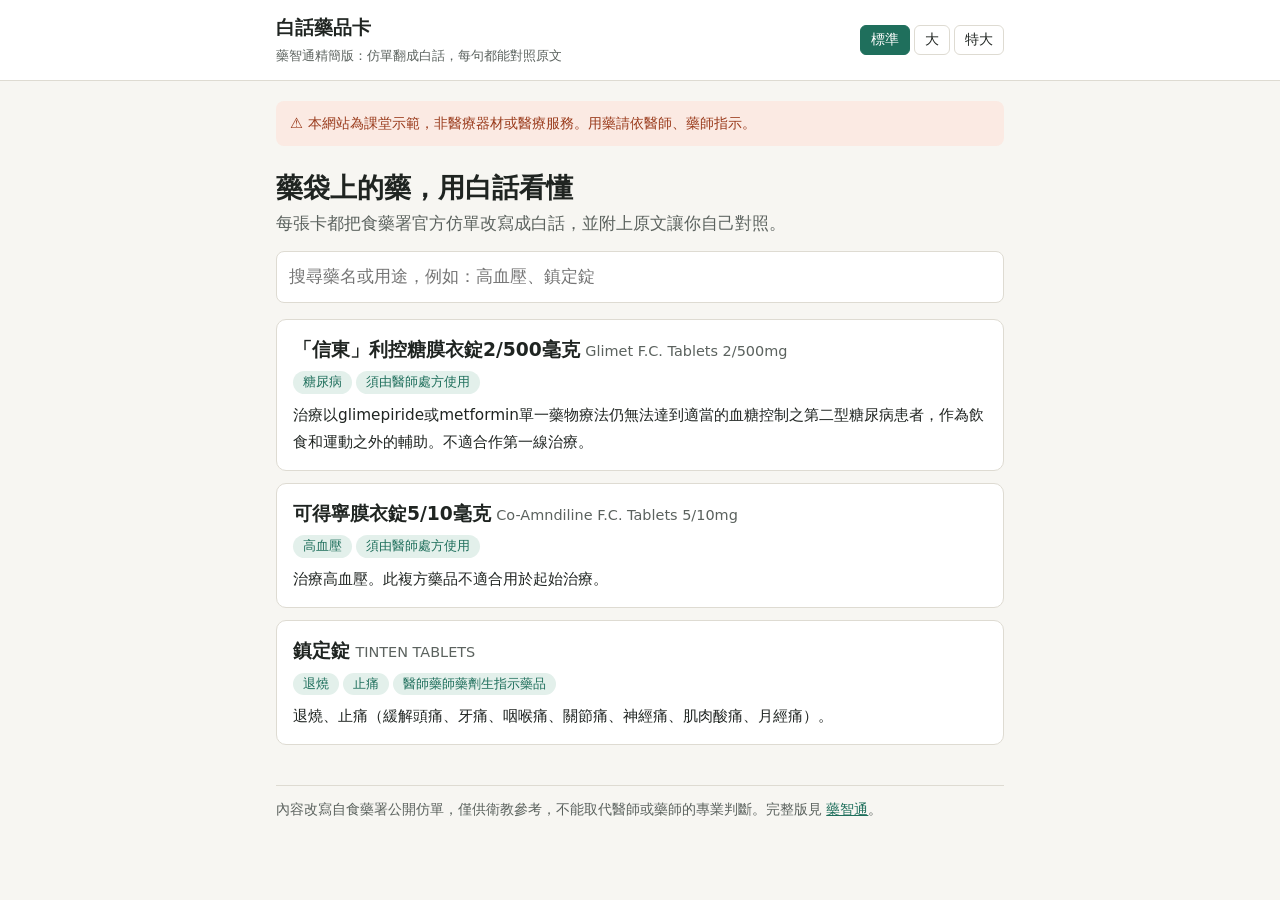
==== index.html @ 52211521 "Add plain-language drug card site with CLAUDE.md project rules Co-Authored-By: Claude Opus 5.5 (1M c" ====
<!doctype html>
<html lang="zh-Hant-TW">
<head>
<meta charset="utf-8">
<meta name="viewport" content="width=device-width, initial-scale=1">
<title>白話藥品卡</title>
<link rel="stylesheet" href="assets/style.css">
</head>
<body data-page="index">
<header class="top"><div class="wrap">
  <a class="brand" href="./">白話藥品卡<small>藥智通精簡版：仿單翻成白話，每句都能對照原文</small></a>
  <div class="sizes" aria-label="字級"><button data-size="m">標準</button><button data-size="l">大</button><button data-size="xl">特大</button></div>
</div></header>
<main class="wrap">
  <div class="notice">⚠️ 本網站為課堂示範，非醫療器材或醫療服務。用藥請依醫師、藥師指示。</div>
  <h1>藥袋上的藥，用白話看懂</h1>
  <p class="sub">每張卡都把食藥署官方仿單改寫成白話，並附上原文讓你自己對照。</p>
  <input id="q" type="search" placeholder="搜尋藥名或用途，例如：高血壓、鎮定錠" aria-label="搜尋藥品">
  <ul id="cards" class="cards"></ul>
  <footer>內容改寫自食藥署公開仿單，僅供衛教參考，不能取代醫師或藥師的專業判斷。完整版見 <a href="https://sean-fang178.github.io/yaozhitong/">藥智通</a>。</footer>
</main>
<script src="assets/app.js"></script>
</body>
</html>
---- assets/style.css ----
:root{
  --bg:#f7f6f2; --surface:#ffffff; --ink:#1f2421; --muted:#5b625e; --line:#dedbd2;
  --accent:#1f6f5c; --accent-soft:#e3f0eb; --warn:#9a3b1c; --warn-soft:#fbeae3; --mark:#fff1a8;
  --fs:17px;
}
@media (prefers-color-scheme:dark){:root:not([data-theme="light"]){
  --bg:#151816; --surface:#1e2220; --ink:#e8ebe9; --muted:#a3aba6; --line:#343a37;
  --accent:#6cc4a8; --accent-soft:#1f3530; --warn:#f0a080; --warn-soft:#3a2620; --mark:#5a4d10;
}}
:root[data-size="l"]{--fs:20px}
:root[data-size="xl"]{--fs:23px}
*{box-sizing:border-box}
body{margin:0;background:var(--bg);color:var(--ink);font:var(--fs)/1.75 "Noto Sans TC",system-ui,sans-serif}
a{color:var(--accent)}
.wrap{max-width:760px;margin:0 auto;padding:0 16px}
header.top{border-bottom:1px solid var(--line);background:var(--surface)}
header.top .wrap{display:flex;align-items:center;justify-content:space-between;gap:12px;padding-top:12px;padding-bottom:12px;flex-wrap:wrap}
.brand{font-weight:700;font-size:1.1em;text-decoration:none;color:var(--ink)}
.brand small{display:block;font-weight:400;font-size:.7em;color:var(--muted)}
.sizes{display:flex;gap:4px}
.sizes button{border:1px solid var(--line);background:var(--surface);color:var(--ink);border-radius:6px;padding:2px 10px;font:inherit;font-size:.8em;cursor:pointer}
.sizes button[aria-pressed="true"]{background:var(--accent);color:var(--surface);border-color:var(--accent)}
.notice{background:var(--warn-soft);color:var(--warn);border-radius:8px;padding:10px 14px;margin:20px 0;font-size:.85em}
h1{font-size:1.6em;line-height:1.3;margin:24px 0 4px}
h2{font-size:1.2em;margin:32px 0 8px;padding-bottom:4px;border-bottom:2px solid var(--accent-soft)}
.sub{color:var(--muted);margin:0 0 12px}
input[type=search]{width:100%;font:inherit;padding:10px 12px;border:1px solid var(--line);border-radius:8px;background:var(--surface);color:var(--ink)}
.cards{list-style:none;padding:0;margin:16px 0;display:grid;gap:12px}
.card{display:block;background:var(--surface);border:1px solid var(--line);border-radius:10px;padding:14px 16px;text-decoration:none;color:var(--ink)}
.card:hover{border-color:var(--accent)}
.card b{font-size:1.1em}
.card .en{color:var(--muted);font-size:.85em}
.card p{margin:6px 0 0;font-size:.9em}
.tag{display:inline-block;background:var(--accent-soft);color:var(--accent);border-radius:99px;padding:0 10px;font-size:.75em;margin-right:4px}
.meta{display:grid;grid-template-columns:auto 1fr;gap:2px 14px;font-size:.85em;color:var(--muted);margin:12px 0}
.meta dt{font-weight:700}
.meta dd{margin:0;overflow-wrap:anywhere}
.section p{margin:0 0 10px}
mark{background:var(--mark);color:inherit;padding:0 2px}
.items{padding-left:1.2em;margin:0}
.items li{margin-bottom:10px}
details.src{margin:4px 0 12px;font-size:.85em}
details.src summary{cursor:pointer;color:var(--accent)}
details.src pre{white-space:pre-wrap;font:inherit;background:var(--accent-soft);border-radius:8px;padding:10px 12px;margin:6px 0;overflow-wrap:anywhere}
details.src .cid{color:var(--muted);font-size:.85em}
.empty{color:var(--muted);font-style:italic}
footer{color:var(--muted);font-size:.8em;margin:40px 0 24px;border-top:1px solid var(--line);padding-top:12px}
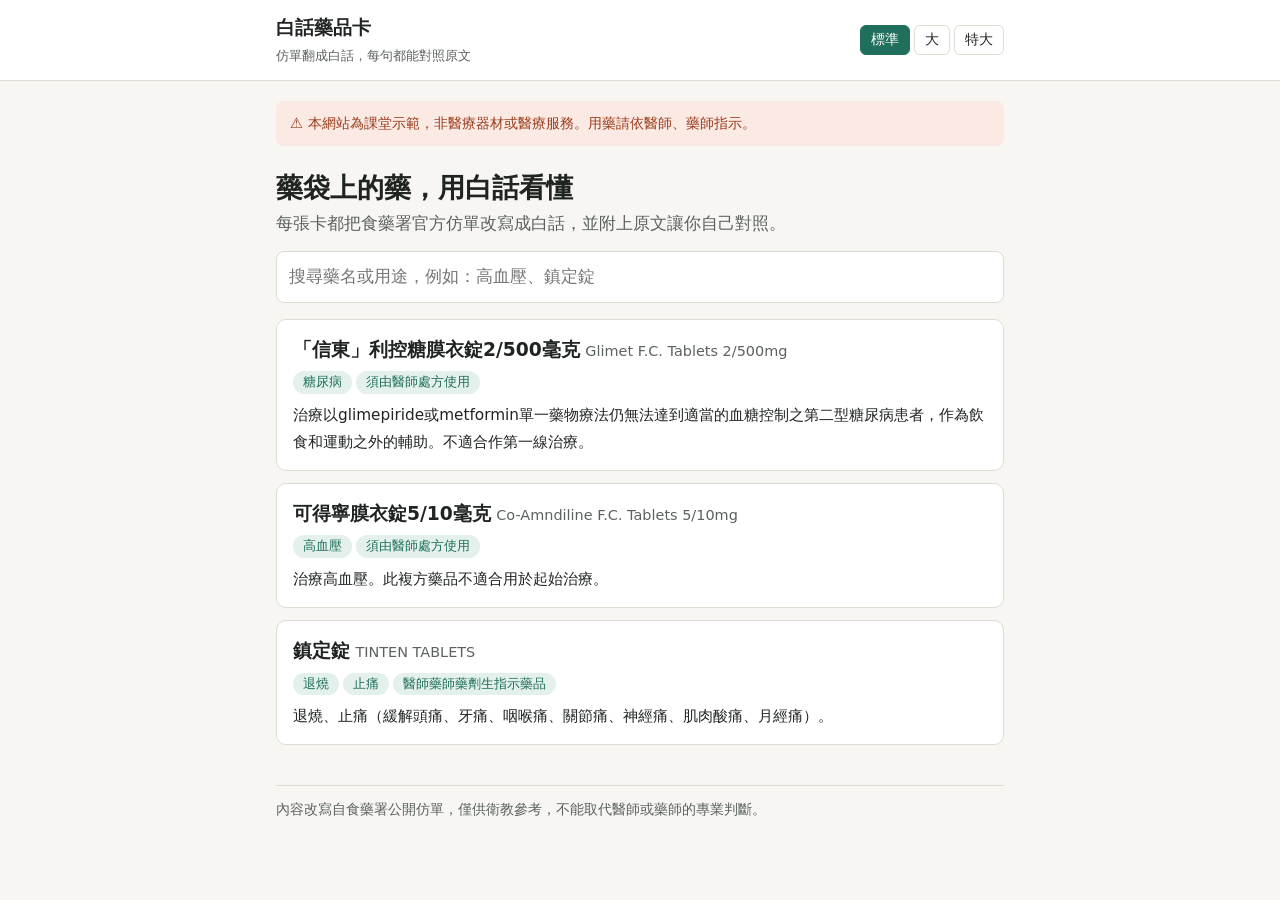
==== commit 8fa6a9be: "Drop references to the earlier project Co-Authored-By: Claude Opus 5.5 (1M context) <noreply@anthrop" ====
--- a/index.html
+++ b/index.html
@@ -8,7 +8,7 @@
 </head>
 <body data-page="index">
 <header class="top"><div class="wrap">
-  <a class="brand" href="./">白話藥品卡<small>藥智通精簡版：仿單翻成白話，每句都能對照原文</small></a>
+  <a class="brand" href="./">白話藥品卡<small>仿單翻成白話，每句都能對照原文</small></a>
   <div class="sizes" aria-label="字級"><button data-size="m">標準</button><button data-size="l">大</button><button data-size="xl">特大</button></div>
 </div></header>
 <main class="wrap">
@@ -17,7 +17,7 @@
   <p class="sub">每張卡都把食藥署官方仿單改寫成白話，並附上原文讓你自己對照。</p>
   <input id="q" type="search" placeholder="搜尋藥名或用途，例如：高血壓、鎮定錠" aria-label="搜尋藥品">
   <ul id="cards" class="cards"></ul>
-  <footer>內容改寫自食藥署公開仿單，僅供衛教參考，不能取代醫師或藥師的專業判斷。完整版見 <a href="https://sean-fang178.github.io/yaozhitong/">藥智通</a>。</footer>
+  <footer>內容改寫自食藥署公開仿單，僅供衛教參考，不能取代醫師或藥師的專業判斷。</footer>
 </main>
 <script src="assets/app.js"></script>
 </body>
